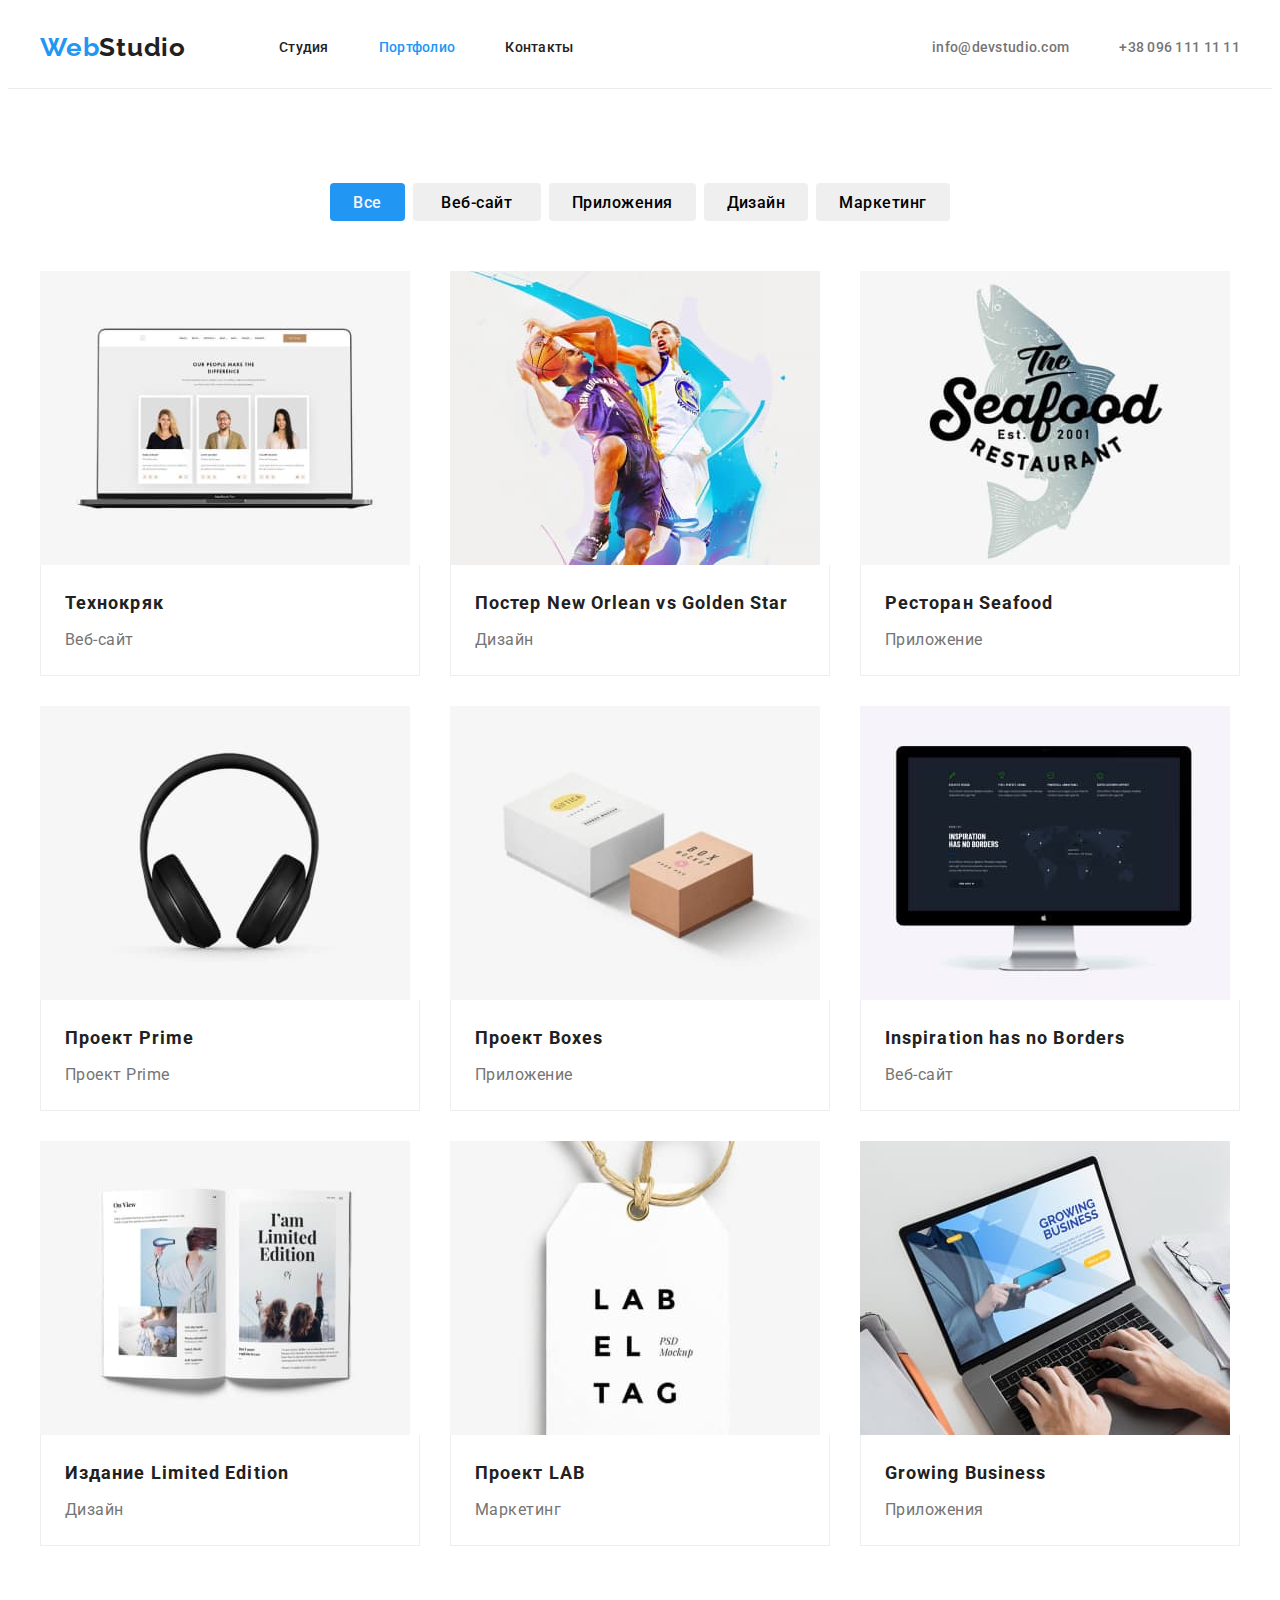
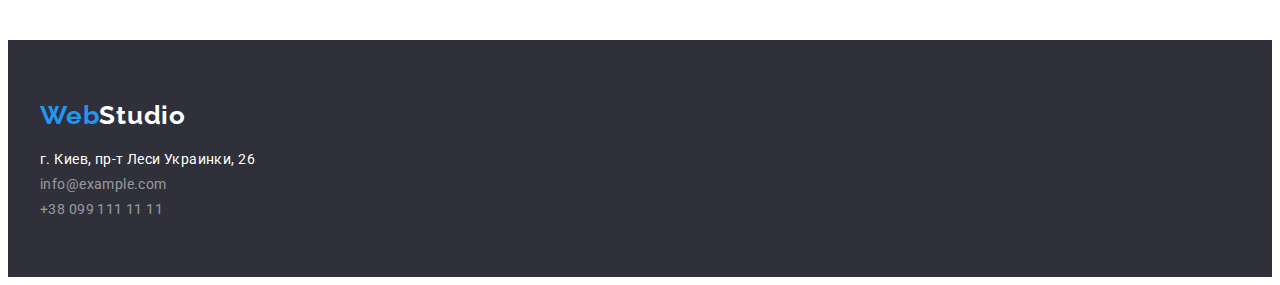
==== portfolio.html @ 227aa5b4 "hw 4 team" ====
<!DOCTYPE html>
<html lang="en">
    <head>
        <meta charset="UTF-8">
        <meta http-equiv="X-UA-Compatible" content="IE=edge">
        <meta name="viewport" content="width=device-width, initial-scale=1.0">
        <title>WebStudio</title>
        <link rel="stylesheet" href="https://cdnjs.cloudflare.com/ajax/libs/modern-normalize/1.0.0/modern-normalize.min.css" integrity="sha512-ISS7cAi1PEhQ8jnbJpJZMd29NlhNj4AWYyLOSp2CE/CsHxTCu+r+t0D2yoJudVrd0/8fTVPUVDzY5Tvli75u/g==" crossorigin="anonymous"/>
        <link rel="preconnect" href="https://fonts.googleapis.com">
        <link rel="preconnect" href="https://fonts.gstatic.com" crossorigin>
        <link href="https://fonts.googleapis.com/css2?family=Oleo+Script&family=Raleway:wght@700&family=Roboto:wght@400;500;700;900&display=swap" rel="stylesheet">
        <link rel="stylesheet" href="./CSS/style.css">
    </head>

<body>
    <!--Шапка страницы-->
    <header>
        <!--Навигация на другие страницы-->
        <div class="conteiner">
        <nav class="navigation">
            <a class="logo-link" lang="en" href="./index.html"><span class="logo-color">Web</span>Studio</a>
            <ul class="list-nav">
                <li class="item"><a class="navigation-link" href="./index.html">Студия</a></li>
                <li class="item"><a class="navigation-link logo-color" href="./portfolio.html">Портфолио</a></li>
                <li class="item"><a class="navigation-link" href="#">Контакты</a></li>
            </ul>
        </nav>
            <ul class="contacts-list" >
                <li class="item"><a class="contacts-link" href="mailto:info@devstudio.com">info@devstudio.com</a></li>
                <li class="item"><a class="contacts-link" href="tel:+380961111111">+38 096 111 11 11</a></li>
            </ul>
        </div>    
    </header>
    <!--Уникальный контент страницы-->
    <main>
        <!--Portfolio section-->
        <section class="section-portfolio">
            <div class="conteiner">
            <h1 hidden>Portfolio</h1>
            <ul class="portfolio-list-btn">
                <li class="item"><button class="portfolio-btn all acting" type="button">Все</button></li>
                <li class="item"><button class="portfolio-btn web-site" type="button">Веб-сайт</button></li>
                <li class="item"><button class="portfolio-btn annexes" type="button">Приложения</button></li>
                <li class="item"><button class="portfolio-btn design" type="button">Дизайн</button></li>
                <li class="item"><button class="portfolio-btn marketing" type="button">Маркетинг</button></li>
            </ul>

            <!--List link-->
    
            <ul class="portfolio-list">
                
                <li class="item"> <a class="link-img" href="#">
                    <img src="./images/port1.jpg" alt="Mac Book" width="370" height="294"/>
                    <div class="conteiner-portfolio">
                    <h2 class="heading-portfolio-list">Технокряк</h2>
                    <p class="text-list">Веб-сайт</p>
                    </div>
                     </a>
                </li>
                
                <li class="item"> <a class="link-img" href="#">
                    <img src="./images/port2.jpg" alt="Баскетбольны мвтч" width="370" height="294" />
                    <div class="conteiner-portfolio">
                    <h2 class="heading-portfolio-list">Постер New Orlean vs Golden Star</h2>
                    <p class="text-list">Дизайн</p>
                    </div>
                     </a>
                </li>
                <li class="item"> <a class="link-img" href="#">
                    <img src="./images/port3.jpg" alt="Логотип ресторна морской еды" width="370" height="294"/>
                    <div class="conteiner-portfolio">
                    <h2 class="heading-portfolio-list">Ресторан Seafood</h2>
                    <p class="text-list">Приложение</p>
                    </div>
                     </a>
                </li>
                <li class="item"> <a class="link-img" href="#">
                    <img src="./images/port4.jpg" alt="Наушники" width="370" height="294"/>
                    <div class="conteiner-portfolio">
                    <h2 class="heading-portfolio-list">Проект Prime</h2>
                    <p class="text-list">Проект Prime</p>
                    </div>
                     </a>
                </li>
                <li class="item"> <a class="link-img" href="#">
                    <img src="./images/port5.jpg" alt="Две коробки" width="370" height="294" />
                    <div class="conteiner-portfolio">
                    <h2 class="heading-portfolio-list">Проект Boxes</h2>
                    <p class="text-list">Приложение</p>
                    </div>
                     </a>
                </li>
                <li class="item"> <a class="link-img" href="#">
                    <img src="./images/port6.jpg" alt="IMac" width="370" height="294"/>
                    <div class="conteiner-portfolio">
                    <h2 class="heading-portfolio-list">Inspiration has no Borders</h2>
                    <p class="text-list">Веб-сайт</p>
                    </div>
                     </a>
                </li>
                <li class="item"> <a class="link-img" href="#">
                    <img src="./images/port7.jpg" alt="Журнал" width="370" height="294"/>
                    <div class="conteiner-portfolio">
                    <h2 class="heading-portfolio-list">Издание Limited Edition</h2>
                    <p class="text-list">Дизайн</p>
                    </div>
                     </a>
                </li>
                <li class="item"> <a class="link-img" href="#">
                    <img src="./images/port8.jpg" alt="Табличка" width="370" height="294"/>
                    <div class="conteiner-portfolio">
                    <h2 class="heading-portfolio-list">Проект LAB</h2>
                    <p class="text-list">Маркетинг</p>
                    </div>
                     </a>
                </li>
                <li class="item"> <a class="link-img" href="#">
                    <img src="./images/port9.jpg" alt="Работа на ноутбуке" width="370" height="294"/>
                    <div class="conteiner-portfolio">
                    <h2 class="heading-portfolio-list">Growing Business</h2>
                    <p class="text-list">Приложения</p>
                    </div>
                     </a>
                </li>
            </ul>
            </div>
        </section>
    </main>
    <!--footer page-->
    <footer class="footer">
        <div class="conteiner">
        <a class="logo-footer"  lang="en" href="#"><span class="logo-color">Web</span>Studio</a>
        <address class="address">
            <ul class="list-address">
                <li class="item">
                    <a class="address-map"  href="https://goo.gl/maps/zDSShLqWRXgAwJdu6" target="_blank">г. Киев, пр-т Леси Украинки, 26</a>
                </li>
                <li class="item">
                    <a class="address-link" href="mailto:info@devstudio.com">info@example.com</a>
                </li>
                <li class="item">
                    <a class="address-link" href="tel:+380991111111">+38 099 111 11 11</a>
                </li>
            </ul>
        </address>
    </div>
    </footer>
    
</body>
</html>
---- CSS/style.css ----
:root {
  --primary-color: #ffffff;
  --secondary-color: #2f303a;
  --tertiary-color: #f5f4fa;
  --quaternary-color: #2196f3;

  --text-primary: #212121;
  --text-secondary: #757575;
  --social-primary: #AFB1B8;
}

h1,
h2,
h3,
h4,
h5,
h6,
p {
  margin: 0;
  padding: 0;
}

ul,
ol {
  margin: 0;
  padding: 0;
}

img {
  display: block;
}

.link {
  text-decoration: none;
}

.list {
  list-style: none;
}

address {
  font-style: normal;
}

body {
  font-family: Roboto, sans-serif;
  font-style: normal;
  background-color: var(--primary-color);
  color: var(--text-primary);
}

/*header*/

header .conteiner {
  display: flex;
  justify-content: space-between;
  align-items: center;
}

.conteiner {
  margin-left: auto;
  margin-right: auto;
  padding-left: 15px;
  padding-right: 15px;
  width: 1200px;
  
}

.navigation {
  display: flex;
  align-items: center;
}

.logo-link {
  padding-top: 24px;
  padding-bottom: 25px;
  
  font-family: Raleway, sans-serif;
  font-weight: 700;
  font-size: 26px;
  line-height: 1.2;
  letter-spacing: 0.03em;

  color: var(--text-primary);
}

.logo-color {
  color: var(--quaternary-color);
}

.logo-link {
  text-decoration: none;
}

.list-nav {
  margin-left: 93px;
  display: flex;

  font-weight: 500;
  font-size: 14px;
  line-height: 1.14;
  letter-spacing: 0.02em;
  
  list-style: none;
}

.list-nav .item {
  margin-right: 50px;
}

.list-nav .item:last-child{
  margin-right: 0px;
}

.navigation-link {
  display: block;
  text-decoration: none;
  padding-top: 32px;
  padding-bottom: 32px;
}

.contacts-list {
  display: flex;
  list-style: none;
}
.icon-mail {
  margin-right: 10px;
}
.icon-phon {
  margin-right: 10px;
}
.contacts-link:hover .icon-mail,
.contacts-link:focus .icon-mail{
  fill: var(--quaternary-color);
}
.contacts-link:hover .icon-phon,
.contacts-link:focus .icon-phon{
  fill: var(--quaternary-color);
}


.contacts-list .item{
  display: block;
  margin-right: 50px;
}

.contacts-list .item:last-child{
  margin-right: 0px;
}

.contacts-link {
  display: flex;
  align-items: center;
  padding-top: 32px;
  padding-bottom: 32px;

  text-decoration: none;
  font-size: 14px;
  line-height: 1.14;
  letter-spacing: 0.02em;
  font-weight: 500;
}

.navigation-link.logo-color {
  color: var(--quaternary-color);
}

.navigation-link {
  color: var(--text-primary);
}

.contacts-link {
  color: var(--text-secondary);
}

.contacts-link:hover,
.contacts-link:focus{
    color: var(--quaternary-color);
}

.list-nav .navigation-link:hover,
.list-nav .navigation-link:focus {
  color: var(--quaternary-color);
}

.contacts-list .contacts-link:hover,
.contacts-list .contact-link:focus {
  color: var(--quaternary-color);
}

/*hero*/

.section-order-service { 
  margin-top: 0px;
  margin-bottom: 0px;
  padding: 200px 0px;
  margin-left: auto;
  margin-right: auto;
  max-width: 1600px;
  height: 600px;

 
  background-color: var(--text-primary);
  background-image: linear-gradient( 
    rgba(47, 48, 58, 0.4),
    rgba(47, 48, 58, 0.4) ),
   url(../images/hero.jpg);
  background-repeat: no-repeat;
  background-position: center;
  background-size: cover;
}

.section-order-service .conteiner {
  display: flex;
  flex-direction: column;
  align-items: center;
}

.order-service-title {
  max-width: 710px;
  margin-bottom: 30px;

  font-weight: 900;
  font-size: 44px;
  line-height:1.36;
  text-align: center;
  letter-spacing: 0.06em;
  text-transform: uppercase;

  color: var(--primary-color);
}

.button-order-service {
  
    display: inline-block;
    border: none;
    min-width: 200px;
    height: 50px;
    border-radius: 4px;
    padding: 10px 32px;
    
    font-family: Roboto,sans-serif;
    font-weight: 700;
    font-size: 16px;
    line-height: 1.9;
    align-items: center;
    letter-spacing: 0.06em;
    
    cursor: pointer;
    
  background-color: var(--quaternary-color);
  color: var(--tertiary-color);
}

.button-hero:hover,
.button-hero:focus {
    background-color: var(--quaternary-color);
}

/*info*/

.section-info {
  padding: 94px 0px;
}

.list-info {
  display: flex;
  list-style: none;
}

.list-info .item {
  width: 270px;
  margin-right: 30px;
}

.info-icon {
  display: flex;
  justify-content: center;
  padding-top: 25px;
  padding-bottom: 25px;
  background: var(--tertiary-color);
  border-radius: 4px;
  margin-bottom: 30px;
}

.list-info .item:last-child {
  margin-right: 0px;
}

.heading-info {
  margin-bottom: 10px;
  font-weight: 700;
  font-size: 14px;
  line-height: 1.14;
  letter-spacing: 0.03em;
  text-transform: uppercase;
  color: var(--text-primary);
}

.text-info {
  font-weight: 400;
  font-size: 14px;
  line-height: 1.71;
  letter-spacing: 0.03em;
  color: var(--text-secondary);
}

/*Чем мы занимаемся*/

.section-we-doing{
  padding-bottom: 94px;
}

.heading-we-doing {
  margin-bottom: 50px;

  font-weight: 700;
  font-size: 36px;
  line-height:1.16;
  text-align: center;
  letter-spacing: 0.03em;
}

.list-we-doing {
  display: flex;
  list-style: none;
}

.list-we-doing .item{
  margin-right: 30px;
}

.list-we-doing .item:last-child{
  margin-right: 0px;
}

/*Team*/

.section-team {
  padding: 94px 0px;
  background-color: var(--tertiary-color);
  text-align: center;
}

.heading-team {
  font-weight: 700;
  font-size: 36px;
  line-height:1.16;
  letter-spacing: 0.03em;
}

.list-team {
  display: flex;
  margin-top:50px;
  list-style: none;
}

.list-team .item{
  margin-right: 30px;
  flex-basis: calc(100% / 4);
}

.list-team .item:last-child {
  margin-right: 0px;
}

.heading-team .heading-name {
  color: var(--text-primary);
}

.heading-name {
    font-weight: 500;
    font-size: 16px;
    line-height: 1.18;
    letter-spacing: 0.03em;
}

.text-team {
    margin-top: 10px;

    font-weight: 400;
    font-size: 16px;
    line-height: 1.18;
    letter-spacing: 0.03em;
    color: var(--text-secondary);
}

.conteiner-team{
  padding: 30px 0px;
  text-align: center;
  background-color: var(--primary-color);
  box-shadow:  0px 1px 3px rgba(0, 0, 0, 0.12), 0px 1px 1px rgba(0, 0, 0, 0.14), 0px 2px 1px rgba(0, 0, 0, 0.2); 
  border-radius: 0px 0px 4px 4px;
}

.social-list {
  display: flex;
  justify-content: center;
  list-style: none;
}
.social-link {
  display: block;
  
}
.social-icon {
  fill: var(--social-primary)
}

/*Footer*/

footer {
  padding: 60px 0px;
  background-color: var(--secondary-color);
}

.logo-footer {  
  font-family: Raleway, sans-serif;
  font-weight: 700;
  font-size: 26px;
  line-height: 1.2;
  letter-spacing: 0.03em;
  text-decoration: none;
  color: var(--primary-color);
}

.list-address {
    font-weight: 400;
    font-size: 14px;
    line-height: 1,71;
    letter-spacing: 0.03em;
    list-style: none;
}

.address-map {
   display: block;
   margin-top: 20px;

   text-decoration: none;
   color: var(--primary-color);
}

.address-map:hover,
.address-map:focus {
  color: var(--quaternary-color);
}

.address-link {
  display: block;
  margin-top: 9px;
  text-decoration: none;
  color: rgba(225, 225, 225, 0.6);
}

.address-link:hover,
.address-link:focus {
  color: var(--quaternary-color);
}

/*portfolio secyion*/

.section-portfolio {
  padding: 94px 0px;
  border-top-width:  1px; 
  border-top-style: solid;
  border-top-color: #ececec
}

.portfolio-list-btn {
    display: flex;
    margin-bottom: 50px;
    justify-content: center;

    list-style: none;
    text-decoration: none;   
}

.portfolio-list-btn .item {
  margin-right: 8px;
}

.portfolio-list-btn .item:last-child{
  margin-right: 0px;
}

.portfolio-btn {
    font-family: Roboto,sans-serif; 
    font-weight: 500;
    font-size: 16px;
    line-height: 1.62;
    text-align: center;
    letter-spacing: 0.03em;
    cursor: pointer;

    display: inline-block;
    border: 1px solid transparent;
    height: 38px;
    border-radius: 4px;
    padding: 6px 22px;
}

.portfolio-btn:hover,
.portfolio-btn:focus {
  background-color: var(--quaternary-color);
  color: var(--tertiary-color);
}

.acting { 
  background-color: var(--quaternary-color);
  color: var(--tertiary-color);
}

.all {  
   min-width: 73px; 
}

.web-site {
  min-width: 128px;
}

.annexes {
  min-width: 145px;
}

.design {
  min-width: 103px;
}

.marketing {
  min-width: 130px;
}

/*list section*/

.portfolio-list {
  display: flex;
  flex-wrap: wrap;
  margin-top: -30px;
  margin-left: -30px;

  list-style: none;
}

.portfolio-list .item{
  flex-basis: calc(100% / 3 - 30px);
  margin-top: 30px;
  margin-left: 30px; 
}

.link-img{
    text-decoration: none;
    color: var(--text-primary);
}

.link-img:hover,
.link-img:focus{
    color: var(--quaternary-color);
}

.heading-portfolio-list{
    font-weight: 700;
    font-size: 18px;
    line-height: 2;
    letter-spacing: 0.06em;
}

.text-list {
    margin-top: 4px;
    font-weight:400;
    font-size: 16px;
    line-height: 1.87;
    letter-spacing: 0.03em;

  color: var(--text-secondary);
}

.conteiner-portfolio{
  padding: 20px 24px;
  display: flex;
  flex-direction: column;

  border-right-width:  1px; 
  border-right-style: solid;
  border-right-color: #eee;

  border-bottom-width:  1px; 
  border-bottom-style: solid;
  border-bottom-color: #eee;

  border-left-width: 1px;
  border-left-style: solid;
  border-left-color: #eee

}
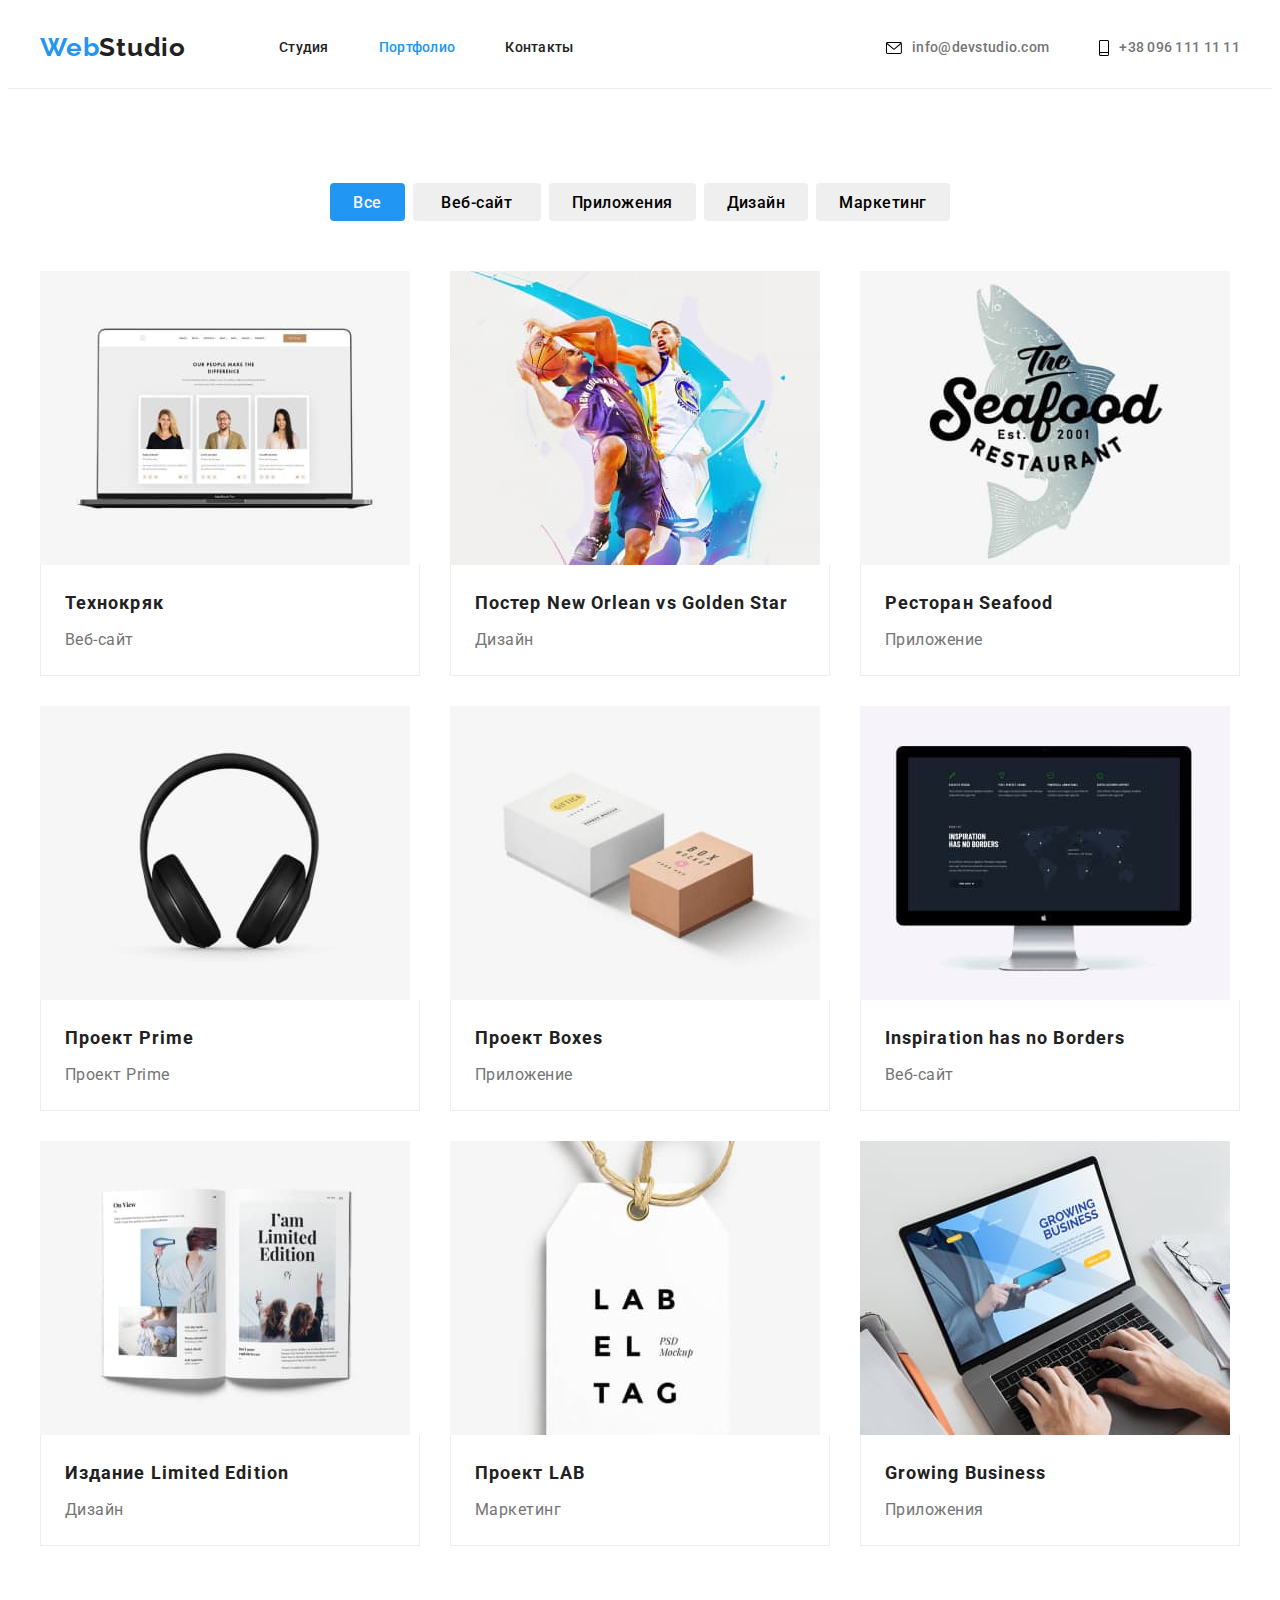
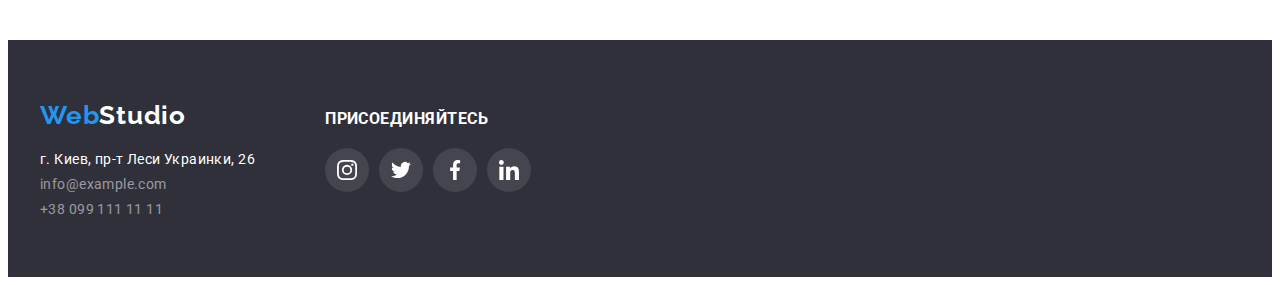
==== commit 40dc1971: "hw 4 finish" ====
--- a/portfolio.html
+++ b/portfolio.html
@@ -26,8 +26,14 @@
             </ul>
         </nav>
             <ul class="contacts-list" >
-                <li class="item"><a class="contacts-link" href="mailto:info@devstudio.com">info@devstudio.com</a></li>
-                <li class="item"><a class="contacts-link" href="tel:+380961111111">+38 096 111 11 11</a></li>
+                <li class="item"><a class="contacts-link" href="mailto:info@devstudio.com">
+                    <svg width="16" height="12"class="icon-mail">
+                        <use href="./images/sprite.svg#icon-envelope"></use>
+                    </svg>info@devstudio.com</a></li>
+                <li class="item"><a class="contacts-link" href="tel:+380961111111">
+                    <svg width="10" height="16" class="icon-phon">
+                        <use href="./images/sprite.svg#icon-smartphone"></use>
+                    </svg>+38 096 111 11 11</a></li>
             </ul>
         </div>    
     </header>
@@ -129,21 +135,56 @@
     <!--footer page-->
     <footer class="footer">
         <div class="conteiner">
-        <a class="logo-footer"  lang="en" href="#"><span class="logo-color">Web</span>Studio</a>
-        <address class="address">
-            <ul class="list-address">
-                <li class="item">
-                    <a class="address-map"  href="https://goo.gl/maps/zDSShLqWRXgAwJdu6" target="_blank">г. Киев, пр-т Леси Украинки, 26</a>
-                </li>
-                <li class="item">
-                    <a class="address-link" href="mailto:info@devstudio.com">info@example.com</a>
-                </li>
-                <li class="item">
-                    <a class="address-link" href="tel:+380991111111">+38 099 111 11 11</a>
-                </li>
-            </ul>
-        </address>
-    </div>
+            <div class="footer-link">
+             <a class="logo-footer" lang="en" href="#"><span class="logo-color">Web</span>Studio</a>
+                <address class="address">
+                    <ul class="list-address">
+                        <li class="item">
+                            <a class="address-map" href="https://goo.gl/maps/zDSShLqWRXgAwJdu6" target="_blank">г. Киев, пр-т Леси Украинки, 26</a>
+                        </li>
+                        <li class="item">
+                            <a class="address-link" href="mailto:info@devstudio.com">info@example.com</a>
+                        </li>
+                        <li class="item">
+                            <a class="address-link" href="tel:+380991111111">+38 099 111 11 11</a>
+                        </li>
+                    </ul>
+                </address>
+            </div>
+            <div class="footer-social">
+                <p class="social-title">присоединяйтесь</p>
+                    <ul class="footer-social-list">
+                        <li class="social-list-item">
+                            <a class="social-list-link" href="#">
+                                <svg class="social-list-icon" width="20" height="20">
+                                    <use href="./images/sprite.svg#icon-instagram"></use>
+                                </svg>
+                            </a>
+                        </li>
+                        <li class="social-list-item">
+                            <a class="social-list-link" href="#">
+                                <svg class="social-list-icon" width="20" height="20">
+                                    <use href="./images/sprite.svg#icon-twitter"></use>
+                                </svg>
+                            </a>
+                        </li>
+                        <li class="social-list-item">
+                            <a class="social-list-link" href="#">
+                                <svg class="social-list-icon" width="20" height="20">
+                                    <use href="./images/sprite.svg#icon-facebook"></use>
+                                </svg>
+                            </a>
+                        </li>
+                        <li class="social-list-item">
+                            <a class="social-list-link" href="#">
+                                <svg class="social-list-icon" width="20" height="20">
+                                    <use href="./images/sprite.svg#icon-linkedin" ></use>
+                                </svg>
+                            </a>
+                        </li>
+                    </ul>
+            </div>
+        </div>
     </footer>
     
 </body>
--- a/CSS/style.css
+++ b/CSS/style.css
@@ -393,26 +393,113 @@
   border-radius: 0px 0px 4px 4px;
 }
 
+/*Social list link*/
+
 .social-list {
   display: flex;
   justify-content: center;
   list-style: none;
 }
 .social-link {
-  display: block;
+  display: flex;
+  width: 44px;
+  height: 44px;
+  align-items: center;
+  justify-content: center;
+  border-radius: 50%;
+  fill: var(--social-primary)
+}
+
+.social-link:hover,
+.social-link:focus {
+  background-color: var(--quaternary-color);
+  fill: var(--primary-color);
+}
+
+
+
+
+.social-item {
+  margin-top: 16px;
+  margin-right: 10px;
+}
+
+.social-list .social-item:last-child{
+  margin-right: 0px;
+}
+
+/*Section client*/
+
+
+
+.clien-heading {
+  margin-top: 94px;
+  font-weight: 700;
+  font-size: 36px;
+  line-height: 1.17;
+  text-align: center;
+  letter-spacing: 0.03em;
+  color: var(--text-primary);
+}
+.client-list {
+  list-style: none;
+  display: flex;
+  margin-top: 50px;
+  margin-bottom: 94px;
   
 }
-.social-icon {
-  fill: var(--social-primary)
-}
+
+.client-link {
+  display: flex;
+  justify-content: center;
+  align-items: center;
+  
+  width: 170px;
+  height: 92px;
+  
+  border: 1px solid #AFB1B8;
+  box-sizing: border-box;
+  border-radius: 4px;
+  
+
+}
+.client-item {
+  margin-right: 30px;
+ 
+
+}
+.client-item:last-child{
+  margin-right: 0px;
+}
+.client-icon {
+  fill: var(--social-primary);
+}
+.client-link:hover,
+.client-link:focus {
+  border-color: var(--quaternary-color);
+}
+.client-icon:hover,
+.client-icon:focus{
+  fill: var(--quaternary-color);
+}
+
 
 /*Footer*/
 
 footer {
+  margin-left: auto;
+  margin-right: auto;
+  max-width: 1600px;
   padding: 60px 0px;
   background-color: var(--secondary-color);
 }
-
+.footer .conteiner {
+  display: flex; 
+  align-items: baseline;
+}
+.footer-link{
+  margin-right: 70px;
+}
 .logo-footer {  
   font-family: Raleway, sans-serif;
   font-weight: 700;
@@ -456,6 +543,49 @@
   color: var(--quaternary-color);
 }
 
+.footer-social {
+  display: flex;
+  flex-direction: column;
+}
+.social-title {
+  margin-bottom: 20px;
+  font-weight: 700;
+  line-height: 1.14;
+  letter-spacing: 0.03em;
+  text-transform: uppercase;
+  color: var(--primary-color);
+}
+.footer-social-list {
+  display: flex;
+  align-items: flex-start;
+  list-style: none;
+}
+.social-list-item:not(:last-child) {
+  margin-right: 10px;
+}
+.social-list-link {
+  display: flex;
+  justify-content: center;
+  align-items: center;
+  width: 44px;
+  height: 44px;
+  background: rgba(255, 255, 255, 0.1);
+  border-radius: 50%;
+  cursor: pointer;
+}
+.social-list-link:hover,
+.social-list-link:focus {
+  background-color: var(--quaternary-color);
+}
+.social-list-icon {
+  fill: var(--primary-color);
+}
+
+
+
+
+
+
 /*portfolio secyion*/
 
 .section-portfolio {
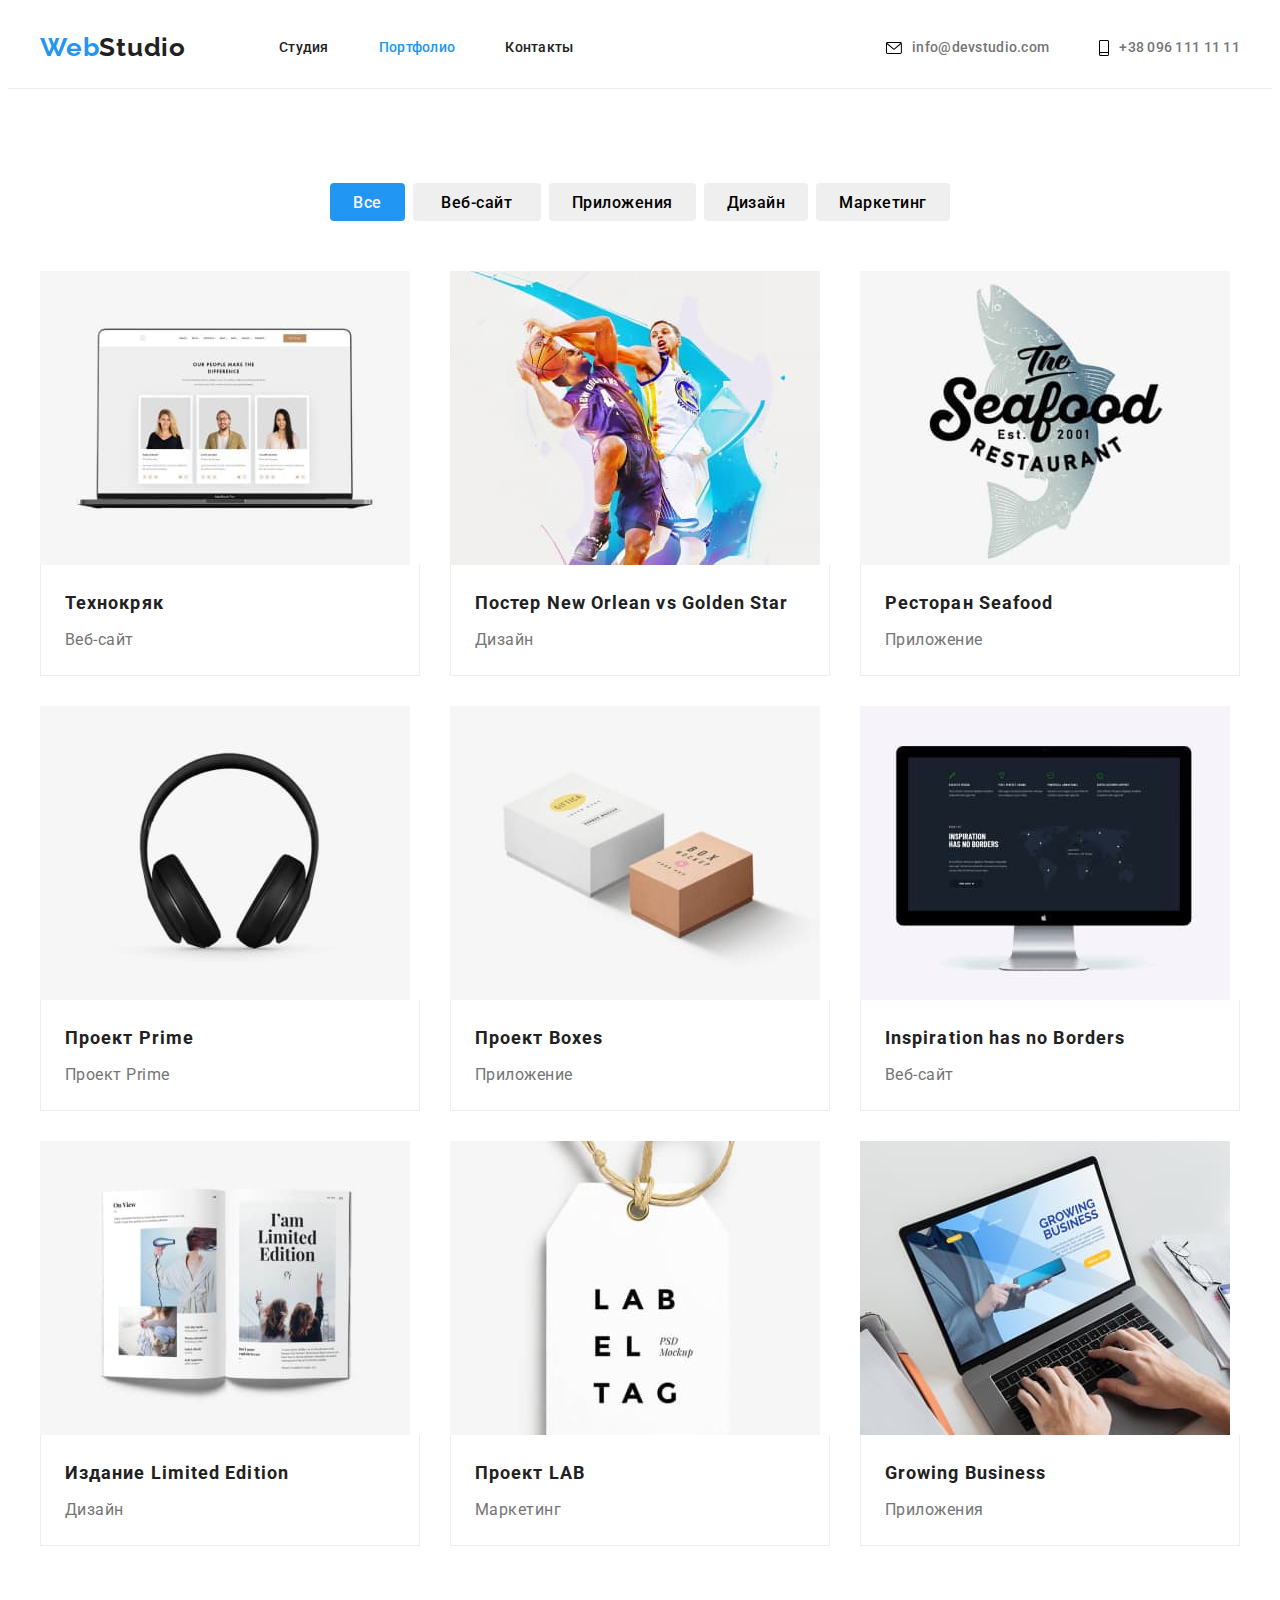
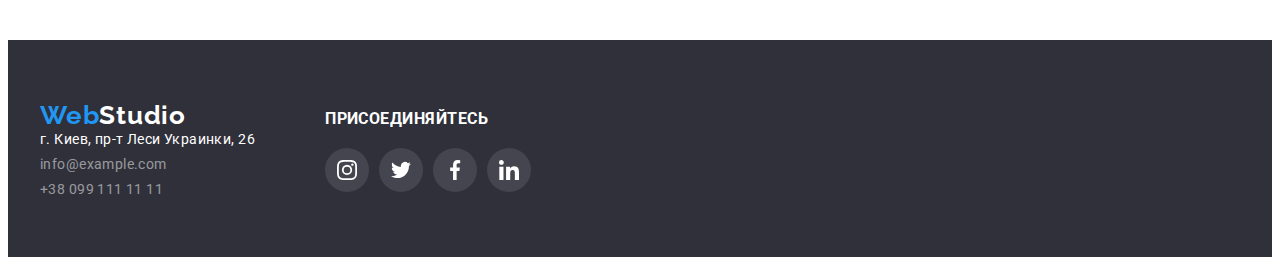
==== commit de9b6f28: "hw для ментора" ====
--- a/portfolio.html
+++ b/portfolio.html
@@ -27,7 +27,7 @@
         </nav>
             <ul class="contacts-list" >
                 <li class="item"><a class="contacts-link" href="mailto:info@devstudio.com">
-                    <svg width="16" height="12"class="icon-mail">
+                    <svg width="16" height="12" class="icon-mail">
                         <use href="./images/sprite.svg#icon-envelope"></use>
                     </svg>info@devstudio.com</a></li>
                 <li class="item"><a class="contacts-link" href="tel:+380961111111">
@@ -37,9 +37,12 @@
             </ul>
         </div>    
     </header>
+
     <!--Уникальный контент страницы-->
     <main>
+
         <!--Portfolio section-->
+        
         <section class="section-portfolio">
             <div class="conteiner">
             <h1 hidden>Portfolio</h1>
--- a/CSS/style.css
+++ b/CSS/style.css
@@ -276,8 +276,8 @@
 .info-icon {
   display: flex;
   justify-content: center;
-  padding-top: 25px;
-  padding-bottom: 25px;
+  align-items: center;
+  height: 120px;
   background: var(--tertiary-color);
   border-radius: 4px;
   margin-bottom: 30px;
@@ -386,7 +386,7 @@
 }
 
 .conteiner-team{
-  padding: 30px 0px;
+  padding: 30px 32px;
   text-align: center;
   background-color: var(--primary-color);
   box-shadow:  0px 1px 3px rgba(0, 0, 0, 0.12), 0px 1px 1px rgba(0, 0, 0, 0.14), 0px 2px 1px rgba(0, 0, 0, 0.2); 
@@ -465,7 +465,6 @@
 }
 .client-item {
   margin-right: 30px;
- 
 
 }
 .client-item:last-child{
@@ -476,20 +475,22 @@
 }
 .client-link:hover,
 .client-link:focus {
-  border-color: var(--quaternary-color);
-}
-.client-icon:hover,
-.client-icon:focus{
+   border-color: var(--quaternary-color);
+}  
+.client-link:hover .client-icon,
+.client-link:focus .client-icon {
   fill: var(--quaternary-color);
-}
+ }
+
+ .client-link:hover .client-icon,
+ .client-link:focus .client-icon {
+   border-color: var(--quaternary-color);
+  }
 
 
 /*Footer*/
 
 footer {
-  margin-left: auto;
-  margin-right: auto;
-  max-width: 1600px;
   padding: 60px 0px;
   background-color: var(--secondary-color);
 }
@@ -500,7 +501,8 @@
 .footer-link{
   margin-right: 70px;
 }
-.logo-footer {  
+.logo-footer { 
+  margin-bottom: 20px; 
   font-family: Raleway, sans-serif;
   font-weight: 700;
   font-size: 26px;
@@ -520,8 +522,6 @@
 
 .address-map {
    display: block;
-   margin-top: 20px;
-
    text-decoration: none;
    color: var(--primary-color);
 }
@@ -580,11 +580,6 @@
 .social-list-icon {
   fill: var(--primary-color);
 }
-
-
-
-
-
 
 /*portfolio secyion*/
 
@@ -632,6 +627,7 @@
 .portfolio-btn:focus {
   background-color: var(--quaternary-color);
   color: var(--tertiary-color);
+  box-shadow: 0px 3px 1px rgba(0, 0, 0, 0.1), 0px 1px 2px rgba(0, 0, 0, 0.08), 0px 2px 2px rgba(0, 0, 0, 0.12);
 }
 
 .acting { 
@@ -640,7 +636,8 @@
 }
 
 .all {  
-   min-width: 73px; 
+   min-width: 73px;
+    
 }
 
 .web-site {
@@ -676,6 +673,12 @@
   margin-left: 30px; 
 }
 
+.portfolio-list .item:hover,
+.portfolio-list .item:focus {
+  box-shadow: 0px 1px 1px rgba(0, 0, 0, 0.12), 0px 4px 4px rgba(0, 0, 0, 0.06), 1px 4px 6px rgba(0, 0, 0, 0.16);
+}
+
+
 .link-img{
     text-decoration: none;
     color: var(--text-primary);
@@ -684,6 +687,7 @@
 .link-img:hover,
 .link-img:focus{
     color: var(--quaternary-color);
+    
 }
 
 .heading-portfolio-list{
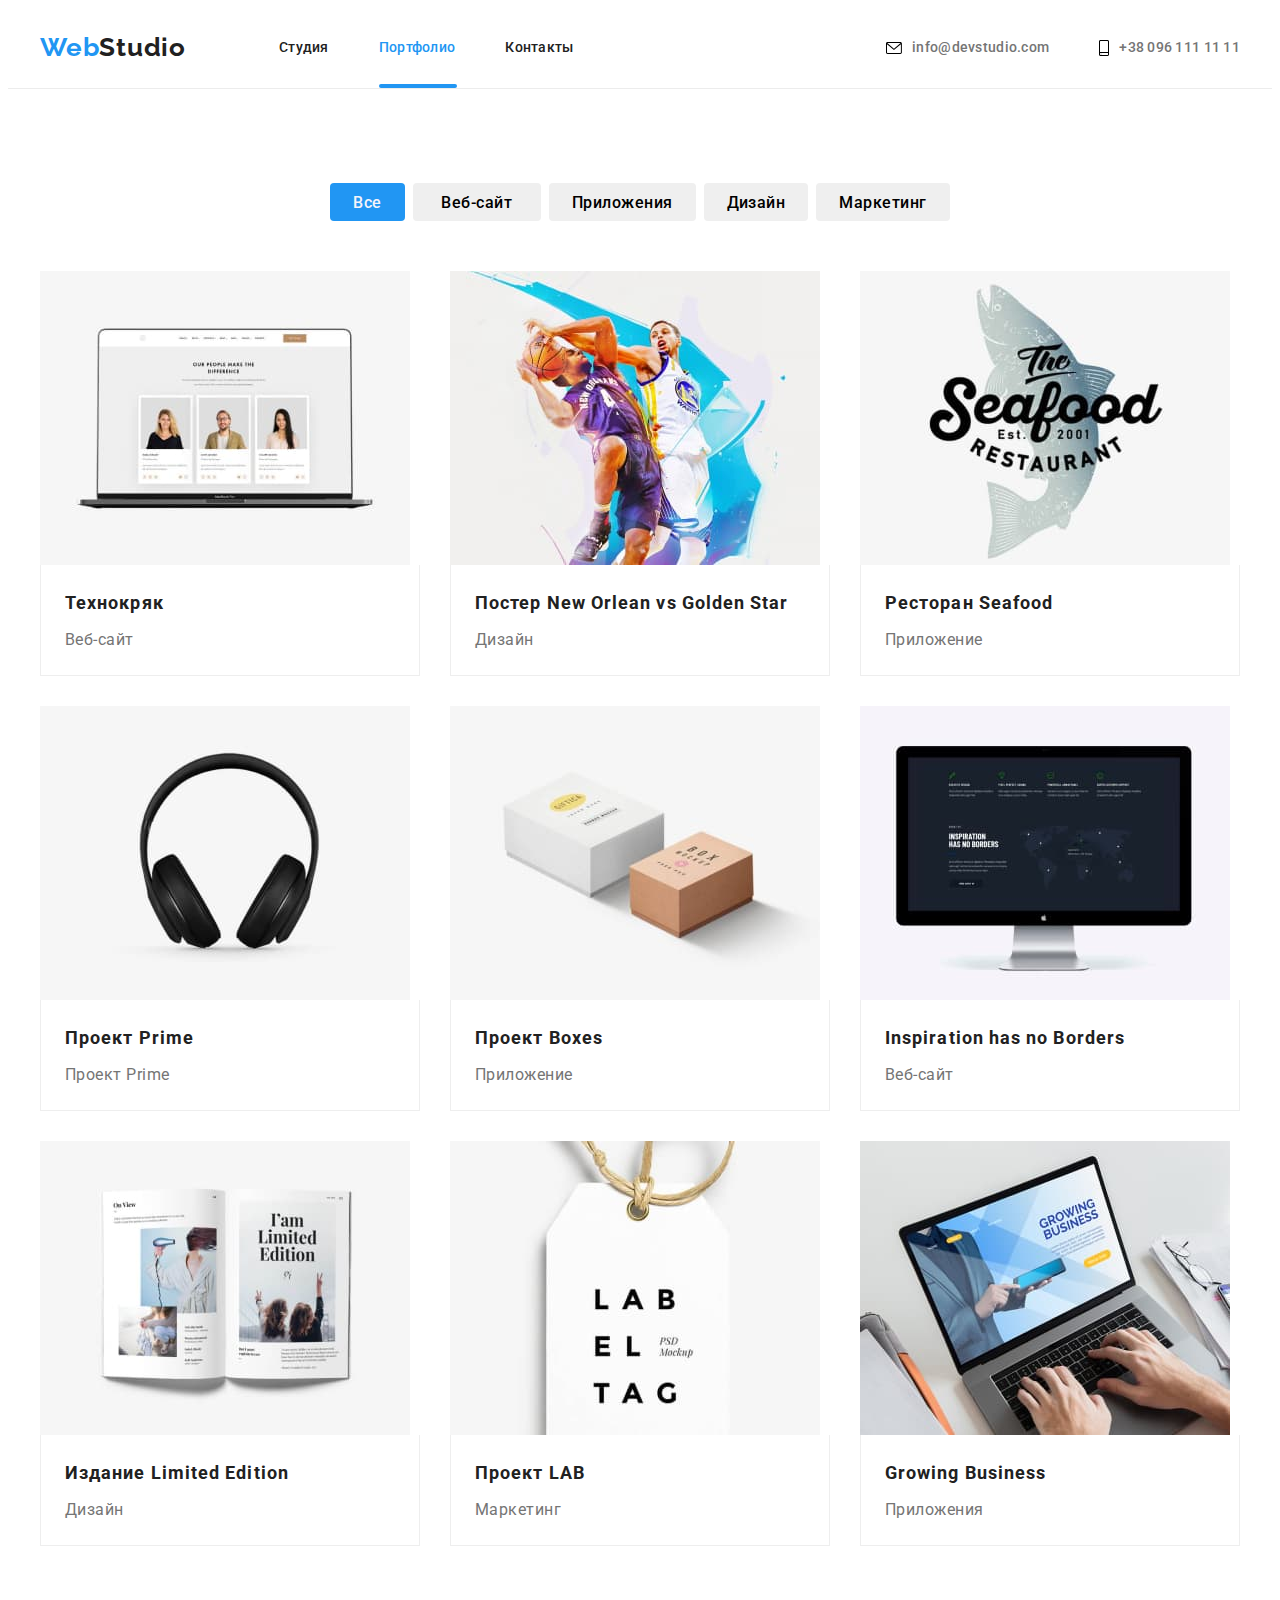
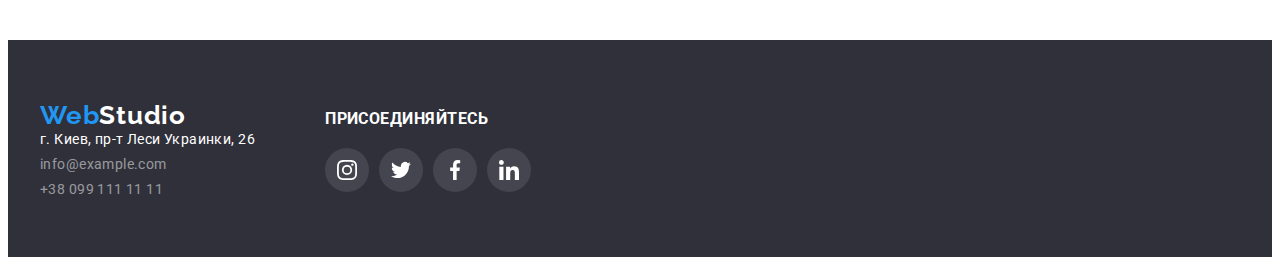
==== commit 4955d58c: "hw 5 1" ====
--- a/portfolio.html
+++ b/portfolio.html
@@ -16,12 +16,14 @@
     <!--Шапка страницы-->
     <header>
         <!--Навигация на другие страницы-->
-        <div class="conteiner">
+        <div class="container">
         <nav class="navigation">
             <a class="logo-link" lang="en" href="./index.html"><span class="logo-color">Web</span>Studio</a>
             <ul class="list-nav">
                 <li class="item"><a class="navigation-link" href="./index.html">Студия</a></li>
-                <li class="item"><a class="navigation-link logo-color" href="./portfolio.html">Портфолио</a></li>
+                <li class="item">
+                    <div class="line-portfolio"></div>
+                    <a class="navigation-link logo-color" href="./portfolio.html">Портфолио</a></li>
                 <li class="item"><a class="navigation-link" href="#">Контакты</a></li>
             </ul>
         </nav>
@@ -42,9 +44,9 @@
     <main>
 
         <!--Portfolio section-->
-        
-        <section class="section-portfolio">
-            <div class="conteiner">
+
+        <section class="section section-portfolio">
+            <div class="container">
             <h1 hidden>Portfolio</h1>
             <ul class="portfolio-list-btn">
                 <li class="item"><button class="portfolio-btn all acting" type="button">Все</button></li>
@@ -60,7 +62,7 @@
                 
                 <li class="item"> <a class="link-img" href="#">
                     <img src="./images/port1.jpg" alt="Mac Book" width="370" height="294"/>
-                    <div class="conteiner-portfolio">
+                    <div class="container-portfolio">
                     <h2 class="heading-portfolio-list">Технокряк</h2>
                     <p class="text-list">Веб-сайт</p>
                     </div>
@@ -69,7 +71,7 @@
                 
                 <li class="item"> <a class="link-img" href="#">
                     <img src="./images/port2.jpg" alt="Баскетбольны мвтч" width="370" height="294" />
-                    <div class="conteiner-portfolio">
+                    <div class="container-portfolio">
                     <h2 class="heading-portfolio-list">Постер New Orlean vs Golden Star</h2>
                     <p class="text-list">Дизайн</p>
                     </div>
@@ -77,7 +79,7 @@
                 </li>
                 <li class="item"> <a class="link-img" href="#">
                     <img src="./images/port3.jpg" alt="Логотип ресторна морской еды" width="370" height="294"/>
-                    <div class="conteiner-portfolio">
+                    <div class="container-portfolio">
                     <h2 class="heading-portfolio-list">Ресторан Seafood</h2>
                     <p class="text-list">Приложение</p>
                     </div>
@@ -85,7 +87,7 @@
                 </li>
                 <li class="item"> <a class="link-img" href="#">
                     <img src="./images/port4.jpg" alt="Наушники" width="370" height="294"/>
-                    <div class="conteiner-portfolio">
+                    <div class="container-portfolio">
                     <h2 class="heading-portfolio-list">Проект Prime</h2>
                     <p class="text-list">Проект Prime</p>
                     </div>
@@ -93,7 +95,7 @@
                 </li>
                 <li class="item"> <a class="link-img" href="#">
                     <img src="./images/port5.jpg" alt="Две коробки" width="370" height="294" />
-                    <div class="conteiner-portfolio">
+                    <div class="container-portfolio">
                     <h2 class="heading-portfolio-list">Проект Boxes</h2>
                     <p class="text-list">Приложение</p>
                     </div>
@@ -101,7 +103,7 @@
                 </li>
                 <li class="item"> <a class="link-img" href="#">
                     <img src="./images/port6.jpg" alt="IMac" width="370" height="294"/>
-                    <div class="conteiner-portfolio">
+                    <div class="container-portfolio">
                     <h2 class="heading-portfolio-list">Inspiration has no Borders</h2>
                     <p class="text-list">Веб-сайт</p>
                     </div>
@@ -109,7 +111,7 @@
                 </li>
                 <li class="item"> <a class="link-img" href="#">
                     <img src="./images/port7.jpg" alt="Журнал" width="370" height="294"/>
-                    <div class="conteiner-portfolio">
+                    <div class="container-portfolio">
                     <h2 class="heading-portfolio-list">Издание Limited Edition</h2>
                     <p class="text-list">Дизайн</p>
                     </div>
@@ -117,7 +119,7 @@
                 </li>
                 <li class="item"> <a class="link-img" href="#">
                     <img src="./images/port8.jpg" alt="Табличка" width="370" height="294"/>
-                    <div class="conteiner-portfolio">
+                    <div class="container-portfolio">
                     <h2 class="heading-portfolio-list">Проект LAB</h2>
                     <p class="text-list">Маркетинг</p>
                     </div>
@@ -125,7 +127,7 @@
                 </li>
                 <li class="item"> <a class="link-img" href="#">
                     <img src="./images/port9.jpg" alt="Работа на ноутбуке" width="370" height="294"/>
-                    <div class="conteiner-portfolio">
+                    <div class="container-portfolio">
                     <h2 class="heading-portfolio-list">Growing Business</h2>
                     <p class="text-list">Приложения</p>
                     </div>
@@ -137,7 +139,7 @@
     </main>
     <!--footer page-->
     <footer class="footer">
-        <div class="conteiner">
+        <div class="container">
             <div class="footer-link">
              <a class="logo-footer" lang="en" href="#"><span class="logo-color">Web</span>Studio</a>
                 <address class="address">
--- a/CSS/style.css
+++ b/CSS/style.css
@@ -51,19 +51,18 @@
 
 /*header*/
 
-header .conteiner {
+header .container {
   display: flex;
   justify-content: space-between;
   align-items: center;
 }
 
-.conteiner {
+.container {
   margin-left: auto;
   margin-right: auto;
   padding-left: 15px;
   padding-right: 15px;
-  width: 1200px;
-  
+  width: 1200px; 
 }
 
 .navigation {
@@ -74,13 +73,11 @@
 .logo-link {
   padding-top: 24px;
   padding-bottom: 25px;
-  
   font-family: Raleway, sans-serif;
   font-weight: 700;
   font-size: 26px;
   line-height: 1.2;
   letter-spacing: 0.03em;
-
   color: var(--text-primary);
 }
 
@@ -95,21 +92,38 @@
 .list-nav {
   margin-left: 93px;
   display: flex;
-
   font-weight: 500;
   font-size: 14px;
   line-height: 1.14;
-  letter-spacing: 0.02em;
-  
+  letter-spacing: 0.02em; 
   list-style: none;
 }
 
 .list-nav .item {
+  position: relative;
   margin-right: 50px;
 }
 
 .list-nav .item:last-child{
   margin-right: 0px;
+}
+
+.line-index {
+  position: absolute;
+  bottom: 0px;
+  width: 48px;
+  height: 4px;
+  background: var(--quaternary-color);
+  border-radius: 2px
+}
+
+.line-portfolio {
+  position: absolute;
+  bottom: 0px;
+  width: 78px;
+  height: 4px;
+  background: var(--quaternary-color);
+  border-radius: 2px
 }
 
 .navigation-link {
@@ -123,28 +137,32 @@
   display: flex;
   list-style: none;
 }
+
 .icon-mail {
   margin-right: 10px;
 }
+
 .icon-phon {
   margin-right: 10px;
 }
+
 .contacts-link:hover .icon-mail,
-.contacts-link:focus .icon-mail{
+.contacts-link:focus .icon-mail {
   fill: var(--quaternary-color);
 }
+
 .contacts-link:hover .icon-phon,
-.contacts-link:focus .icon-phon{
+.contacts-link:focus .icon-phon {
   fill: var(--quaternary-color);
 }
 
 
-.contacts-list .item{
+.contacts-list .item {
   display: block;
   margin-right: 50px;
 }
 
-.contacts-list .item:last-child{
+.contacts-list .item:last-child {
   margin-right: 0px;
 }
 
@@ -174,7 +192,7 @@
 }
 
 .contacts-link:hover,
-.contacts-link:focus{
+.contacts-link:focus {
     color: var(--quaternary-color);
 }
 
@@ -189,6 +207,11 @@
 }
 
 /*hero*/
+
+.section {
+  padding-top: 94px;
+  padding-bottom: 94px;
+}
 
 .section-order-service { 
   margin-top: 0px;
@@ -198,8 +221,6 @@
   margin-right: auto;
   max-width: 1600px;
   height: 600px;
-
- 
   background-color: var(--text-primary);
   background-image: linear-gradient( 
     rgba(47, 48, 58, 0.4),
@@ -210,7 +231,7 @@
   background-size: cover;
 }
 
-.section-order-service .conteiner {
+.section-order-service .container {
   display: flex;
   flex-direction: column;
   align-items: center;
@@ -219,35 +240,29 @@
 .order-service-title {
   max-width: 710px;
   margin-bottom: 30px;
-
   font-weight: 900;
   font-size: 44px;
   line-height:1.36;
   text-align: center;
   letter-spacing: 0.06em;
   text-transform: uppercase;
-
   color: var(--primary-color);
 }
 
 .button-order-service {
-  
-    display: inline-block;
-    border: none;
-    min-width: 200px;
-    height: 50px;
-    border-radius: 4px;
-    padding: 10px 32px;
-    
-    font-family: Roboto,sans-serif;
-    font-weight: 700;
-    font-size: 16px;
-    line-height: 1.9;
-    align-items: center;
-    letter-spacing: 0.06em;
-    
-    cursor: pointer;
-    
+  display: inline-block;
+  border: none;
+  min-width: 200px;
+  height: 50px;
+  border-radius: 4px;
+  padding: 10px 32px;
+  font-family: Roboto,sans-serif;
+  font-weight: 700;
+  font-size: 16px;
+  line-height: 1.9;
+  align-items: center;
+  letter-spacing: 0.06em;
+  cursor: pointer;
   background-color: var(--quaternary-color);
   color: var(--tertiary-color);
 }
@@ -259,9 +274,6 @@
 
 /*info*/
 
-.section-info {
-  padding: 94px 0px;
-}
 
 .list-info {
   display: flex;
@@ -307,13 +319,12 @@
 
 /*Чем мы занимаемся*/
 
-.section-we-doing{
-  padding-bottom: 94px;
+.section-we-doing {
+  padding-top: 0px;
 }
 
 .heading-we-doing {
   margin-bottom: 50px;
-
   font-weight: 700;
   font-size: 36px;
   line-height:1.16;
@@ -326,18 +337,35 @@
   list-style: none;
 }
 
-.list-we-doing .item{
+.list-we-doing .item {
+  position: relative;
   margin-right: 30px;
 }
 
-.list-we-doing .item:last-child{
+.list-we-doing .item:last-child {
   margin-right: 0px;
 }
 
+.heading-choice {
+  position: absolute;
+  bottom: 0px;
+  width: 100%;
+  padding-top: 27px;
+  padding-bottom: 27px;
+  font-family: Roboto, sans-serif;
+  font-weight: 700;
+  font-size: 14px;
+  line-height: 1.14;
+  text-align: center;
+  letter-spacing: 0.03em;
+  text-transform: uppercase;
+  background: rgba(47, 48, 58, 0.8);
+  color: var(--primary-color);
+}
+
 /*Team*/
 
 .section-team {
-  padding: 94px 0px;
   background-color: var(--tertiary-color);
   text-align: center;
 }
@@ -355,7 +383,7 @@
   list-style: none;
 }
 
-.list-team .item{
+.list-team .item {
   margin-right: 30px;
   flex-basis: calc(100% / 4);
 }
@@ -369,23 +397,22 @@
 }
 
 .heading-name {
-    font-weight: 500;
-    font-size: 16px;
-    line-height: 1.18;
-    letter-spacing: 0.03em;
+  font-weight: 500;
+  font-size: 16px;
+  line-height: 1.18;
+  letter-spacing: 0.03em;
 }
 
 .text-team {
-    margin-top: 10px;
-
-    font-weight: 400;
-    font-size: 16px;
-    line-height: 1.18;
-    letter-spacing: 0.03em;
-    color: var(--text-secondary);
-}
-
-.conteiner-team{
+  margin-top: 10px;
+  font-weight: 400;
+  font-size: 16px;
+  line-height: 1.18;
+  letter-spacing: 0.03em;
+  color: var(--text-secondary);
+}
+
+.container-team {
   padding: 30px 32px;
   text-align: center;
   background-color: var(--primary-color);
@@ -400,6 +427,7 @@
   justify-content: center;
   list-style: none;
 }
+
 .social-link {
   display: flex;
   width: 44px;
@@ -416,24 +444,18 @@
   fill: var(--primary-color);
 }
 
-
-
-
 .social-item {
   margin-top: 16px;
   margin-right: 10px;
 }
 
-.social-list .social-item:last-child{
+.social-list .social-item:last-child {
   margin-right: 0px;
 }
 
 /*Section client*/
 
-
-
 .clien-heading {
-  margin-top: 94px;
   font-weight: 700;
   font-size: 36px;
   line-height: 1.17;
@@ -441,52 +463,50 @@
   letter-spacing: 0.03em;
   color: var(--text-primary);
 }
+
 .client-list {
   list-style: none;
   display: flex;
   margin-top: 50px;
-  margin-bottom: 94px;
-  
 }
 
 .client-link {
   display: flex;
   justify-content: center;
   align-items: center;
-  
   width: 170px;
   height: 92px;
-  
   border: 1px solid #AFB1B8;
   box-sizing: border-box;
   border-radius: 4px;
-  
-
-}
+}
+
 .client-item {
   margin-right: 30px;
-
-}
-.client-item:last-child{
+}
+
+.client-item:last-child {
   margin-right: 0px;
 }
+
 .client-icon {
   fill: var(--social-primary);
 }
+
 .client-link:hover,
 .client-link:focus {
-   border-color: var(--quaternary-color);
-}  
+  border-color: var(--quaternary-color);
+} 
+
 .client-link:hover .client-icon,
 .client-link:focus .client-icon {
   fill: var(--quaternary-color);
- }
+}
 
  .client-link:hover .client-icon,
  .client-link:focus .client-icon {
-   border-color: var(--quaternary-color);
-  }
-
+  border-color: var(--quaternary-color);
+}
 
 /*Footer*/
 
@@ -494,13 +514,16 @@
   padding: 60px 0px;
   background-color: var(--secondary-color);
 }
-.footer .conteiner {
+
+.footer .container {
   display: flex; 
   align-items: baseline;
 }
-.footer-link{
+
+.footer-link {
   margin-right: 70px;
 }
+
 .logo-footer { 
   margin-bottom: 20px; 
   font-family: Raleway, sans-serif;
@@ -513,17 +536,17 @@
 }
 
 .list-address {
-    font-weight: 400;
-    font-size: 14px;
-    line-height: 1,71;
-    letter-spacing: 0.03em;
-    list-style: none;
+  font-weight: 400;
+  font-size: 14px;
+  line-height: 1,71;
+  letter-spacing: 0.03em;
+  list-style: none;
 }
 
 .address-map {
-   display: block;
-   text-decoration: none;
-   color: var(--primary-color);
+  display: block;
+  text-decoration: none;
+  color: var(--primary-color);
 }
 
 .address-map:hover,
@@ -547,6 +570,7 @@
   display: flex;
   flex-direction: column;
 }
+
 .social-title {
   margin-bottom: 20px;
   font-weight: 700;
@@ -555,14 +579,17 @@
   text-transform: uppercase;
   color: var(--primary-color);
 }
+
 .footer-social-list {
   display: flex;
   align-items: flex-start;
   list-style: none;
 }
+
 .social-list-item:not(:last-child) {
   margin-right: 10px;
 }
+
 .social-list-link {
   display: flex;
   justify-content: center;
@@ -573,10 +600,12 @@
   border-radius: 50%;
   cursor: pointer;
 }
+
 .social-list-link:hover,
 .social-list-link:focus {
   background-color: var(--quaternary-color);
 }
+
 .social-list-icon {
   fill: var(--primary-color);
 }
@@ -584,19 +613,18 @@
 /*portfolio secyion*/
 
 .section-portfolio {
-  padding: 94px 0px;
   border-top-width:  1px; 
   border-top-style: solid;
   border-top-color: #ececec
 }
 
 .portfolio-list-btn {
-    display: flex;
-    margin-bottom: 50px;
-    justify-content: center;
-
-    list-style: none;
-    text-decoration: none;   
+  display: flex;
+  margin-bottom: 50px;
+  justify-content: center;
+
+  list-style: none;
+  text-decoration: none;   
 }
 
 .portfolio-list-btn .item {
@@ -608,19 +636,18 @@
 }
 
 .portfolio-btn {
-    font-family: Roboto,sans-serif; 
-    font-weight: 500;
-    font-size: 16px;
-    line-height: 1.62;
-    text-align: center;
-    letter-spacing: 0.03em;
-    cursor: pointer;
-
-    display: inline-block;
-    border: 1px solid transparent;
-    height: 38px;
-    border-radius: 4px;
-    padding: 6px 22px;
+  font-family: Roboto,sans-serif; 
+  font-weight: 500;
+  font-size: 16px;
+  line-height: 1.62;
+  text-align: center;
+  letter-spacing: 0.03em;
+  cursor: pointer;
+  display: inline-block;
+  border: 1px solid transparent;
+  height: 38px;
+  border-radius: 4px;
+  padding: 6px 22px;
 }
 
 .portfolio-btn:hover,
@@ -636,8 +663,7 @@
 }
 
 .all {  
-   min-width: 73px;
-    
+  min-width: 73px;   
 }
 
 .web-site {
@@ -678,45 +704,41 @@
   box-shadow: 0px 1px 1px rgba(0, 0, 0, 0.12), 0px 4px 4px rgba(0, 0, 0, 0.06), 1px 4px 6px rgba(0, 0, 0, 0.16);
 }
 
-
-.link-img{
-    text-decoration: none;
-    color: var(--text-primary);
+.link-img {
+  text-decoration: none;
+  color: var(--text-primary);
 }
 
 .link-img:hover,
-.link-img:focus{
-    color: var(--quaternary-color);
-    
-}
-
-.heading-portfolio-list{
-    font-weight: 700;
-    font-size: 18px;
-    line-height: 2;
-    letter-spacing: 0.06em;
+.link-img:focus {
+  color: var(--quaternary-color);   
+}
+
+.heading-portfolio-list {
+  font-weight: 700;
+  font-size: 18px;
+  line-height: 2;
+  letter-spacing: 0.06em;
 }
 
 .text-list {
-    margin-top: 4px;
-    font-weight:400;
-    font-size: 16px;
-    line-height: 1.87;
-    letter-spacing: 0.03em;
-
+  margin-top: 4px;
+  font-weight:400;
+  font-size: 16px;
+  line-height: 1.87;
+  letter-spacing: 0.03em;
   color: var(--text-secondary);
 }
 
-.conteiner-portfolio{
+.container-portfolio {
   padding: 20px 24px;
   display: flex;
   flex-direction: column;
-
-  border-right-width:  1px; 
+  border-right-width: 1px; 
   border-right-style: solid;
   border-right-color: #eee;
 
-  border-bottom-width:  1px; 
+  border-bottom-width: 1px; 
   border-bottom-style: solid;
   border-bottom-color: #eee;
 
